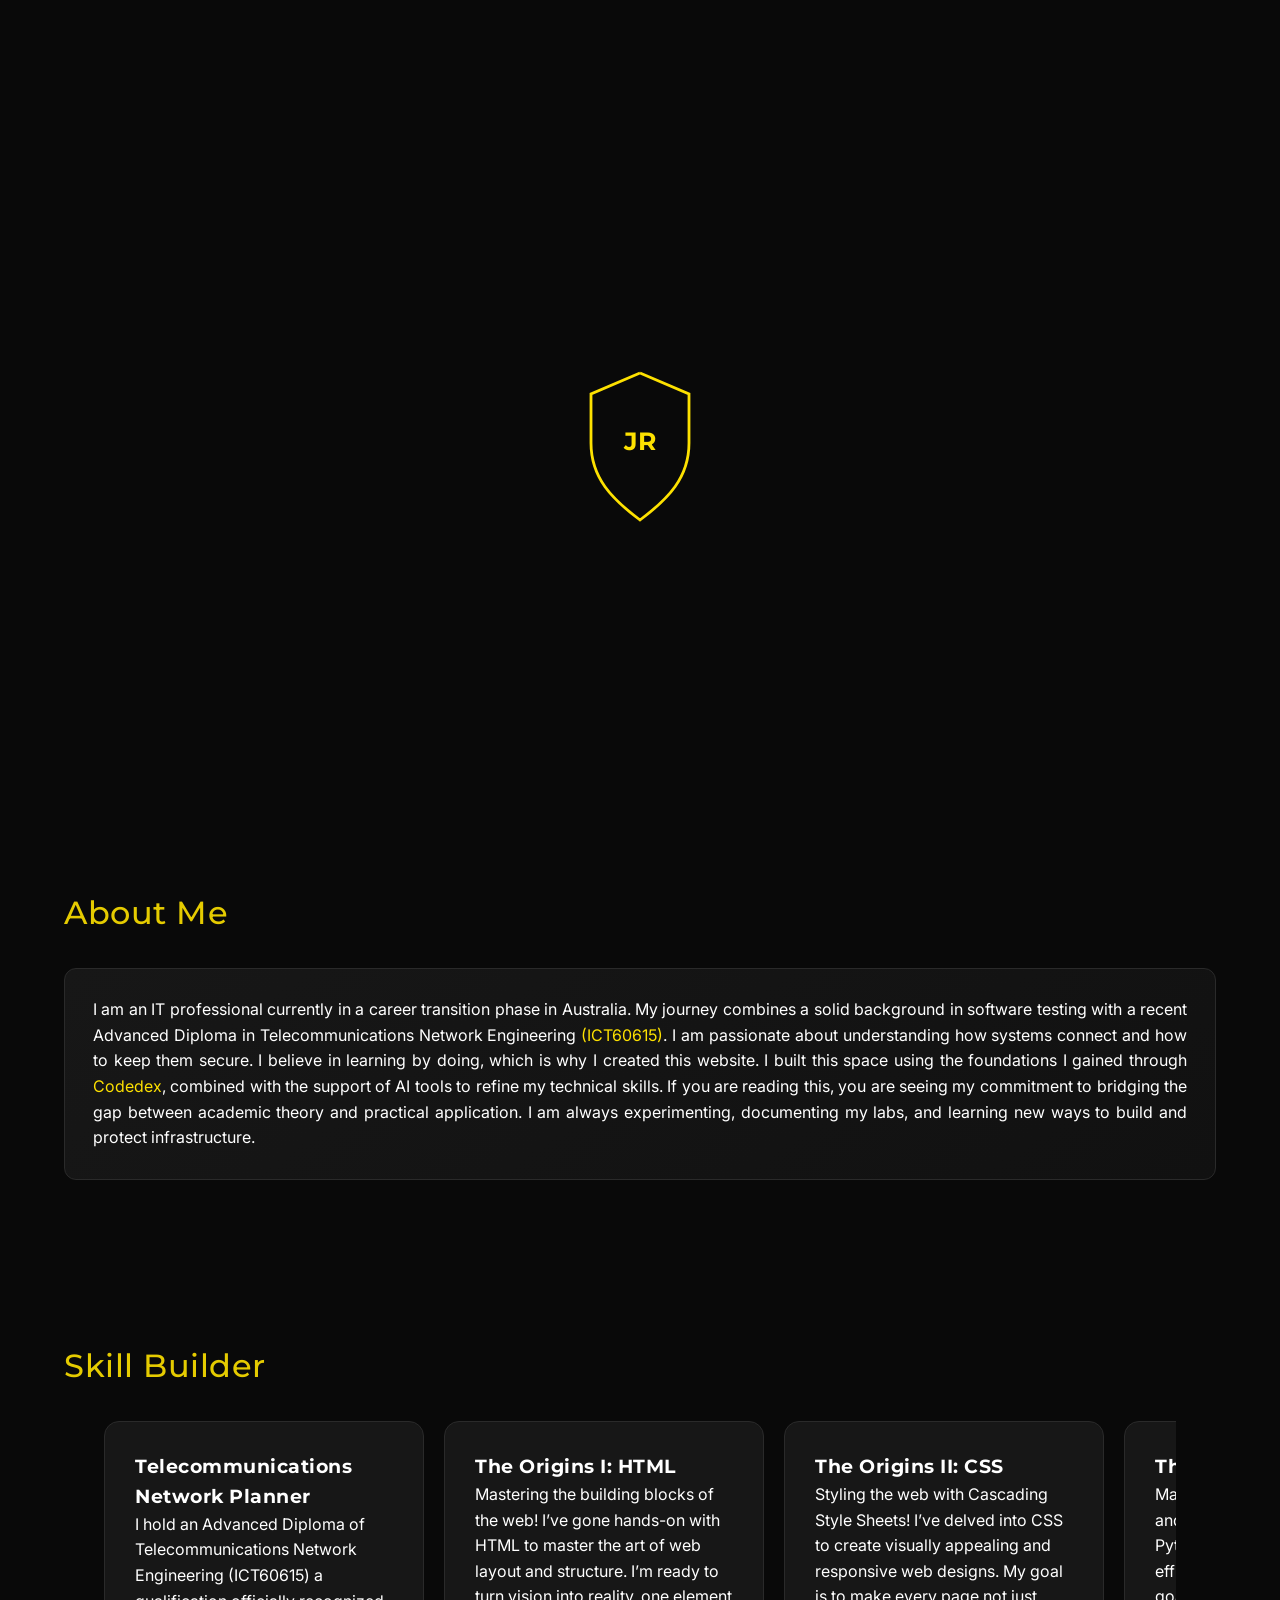
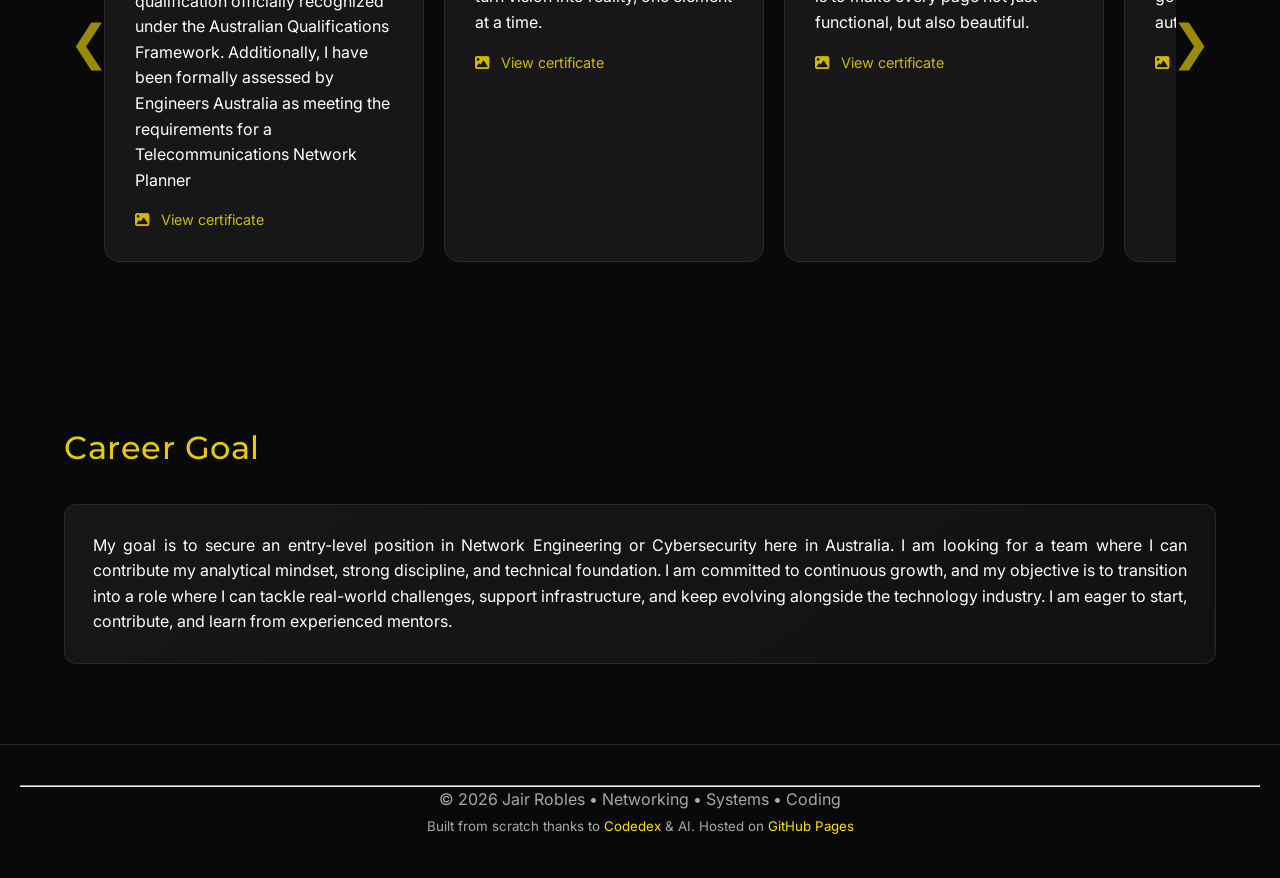
==== index.html @ 51696c24 "my first commit" ====
<!DOCTYPE html>
<html lang="en">

<head>

    <meta charset="UTF-8">
    <meta name="viewport" content="width=device-width, initial-scale=1.0">
    <link rel="stylesheet"href="https://cdnjs.cloudflare.com/ajax/libs/font-awesome/6.7.2/css/all.min.css">
    <title>
        Jair Robles | Networking • Systems • Coding
    </title>

    <meta
        name="description"
        content="Personal portfolio of Jair Robles, aspiring Network Engineer based in Australia."
    >

    <link rel="stylesheet" href="css/style.css">

</head>

<body>

    <!-- LOADER -->

    <div id="loader">

    <svg class="loader-svg" viewBox="0 0 100 120">

        <!-- Shield shape -->
        <path class="shield1"
            d="
            M50 5
            L85 20
            L85 55
            C85 80, 70 95, 50 110
            C30 95, 15 80, 15 55
            L15 20
            Z
            "
        />

        <!-- Inner "JR" -->
        <text
            x="50%"
            y="50%"
            text-anchor="middle"
            class="shield-text"
        >
            JR
        </text>

    </svg>

</div>

    <!-- NAVBAR -->

    <nav class="navbar">

        <div class="logo">
            ./ JR
        </div>

</div>

        <ul class="nav-links">
            <li><a href="index.html">Home</a></li>
            <li><a href="labs.html">Labs</a></li>
            <li><a href="notes.html">Notes</a></li>
            <li><a href="contact.html">Contact</a></li>
        </ul>

    </nav>

    <!-- HERO -->

    <header class="hero">

        <h1>
            Jair Robles
        </h1>

        <h2>
            Networking • Systems • Coding
        </h2>

        <p>
            Expert in heavy-duty construction by day;
            aspiring Network Engineer by night.
            Currently replacing my hammer, drill and brushes with Linux commands and network configurations.
            Building a professional bridge from physical construction to the world of IT, one lab at a time.
        </p>

        <div class="btn-group">

            <a href="https://github.com/Pollux1989" class="btn">
                GitHub
            </a>

            <a href="https://www.linkedin.com/in/jair-r-2895163b5/" class="btn">
                LinkedIn
            </a>

            <a href="https://learn.microsoft.com/en-au/users/jairrobles-6267/" class="btn">
                Microsoft Learn
            </a>

            <a href="https://www.codedex.io/jair-robles" class="btn">
                Codedex
            </a>

            <a href="https://tryhackme.com/p/JairRobles" class="btn">
                TryHackMe
            </a>


            <!--<a href="files/CV.pdf" class="btn">
                Download CV#
            </a> -->

        </div>

    </header>

    <!-- ABOUT -->

    <section class="container hidden">

        <h2 class="section-title">
            About Me
        </h2>

        <div class="card">

            <p>
                I am an IT professional currently in a career transition phase in Australia.
                My journey combines a solid background in software testing with a recent Advanced Diploma
                in Telecommunications Network Engineering <a href="https://training.gov.au/training/details/ICT60615/qualdetails" class="my-link" target="_blank">(ICT60615)</a>.
                I am passionate about understanding how systems connect and how to keep them secure.
                I believe in learning by doing, which is why I created this website. 
                I built this space using the foundations I gained through <a href="https://www.codedex.io" class="my-link" target="_blank">Codedex</a>,
                combined with the support of AI tools to refine my technical skills.
                If you are reading this, you are seeing my commitment to bridging the gap
                between academic theory and practical application. 
                I am always experimenting, documenting my labs, and learning new ways to build and protect infrastructure.

            </p>

        </div>

    </section>

    <!-- EDUCATION -->

  <section class="container hidden">

        <h2 class="section-title">
        Skill Builder 
        </h2>

        <div class="carousel-container">

            <button class="carousel-arrow left">
                &#10094;
            </button>

            <div class="carousel-track">

<div class="lab-card"
     data-image="images/313213.png"
     data-title="Telecommunications Network Planner"
     data-tools="Cisco Packet Tracer, Network Design, Troubleshooting"
     data-skills="Ping Testing, Connectivity Troubleshooting"
     data-date="June 2023">

    <h3>Telecommunications Network Planner</h3>

    <p>
        I hold an Advanced Diploma of Telecommunications Network Engineering (ICT60615)
        a qualification officially recognized under the Australian Qualifications Framework.
        Additionally, I have been formally assessed by Engineers Australia as meeting the requirements
        for a Telecommunications Network Planner
    </p>

    <p class="lab-image-link">
        <i class="fa-solid fa-image"></i>
        View certificate
    </p>

</div>

<div class="lab-card"
     data-image="images/HTML1.png"
     data-title="HTML"
     data-tools="Codedex"
     data-skills="Semantic HTML Markup, Web Layout Architecture"
     data-date="May 2024">

    <h3>The Origins I: HTML</h3>

    <p>
        Mastering the building blocks of the web!
        I’ve gone hands-on with HTML to master the art of web layout and structure.
        I’m ready to turn vision into reality, one element at a time.
    </p>

    <p class="lab-image-link">
        <i class="fa-solid fa-image"></i>
        View certificate
    </p>

</div>

<div class="lab-card"
     data-image="images/CSS1.png"
     data-title="CSS"
     data-tools="Codedex"
     data-skills="Cascading Style Sheets, Responsive Design"
     data-date="October 2024">

    <h3>The Origins II: CSS</h3>

    <p>
        Styling the web with Cascading Style Sheets!
        I’ve delved into CSS to create visually appealing and responsive web designs.
        My goal is to make every page not just functional, but also beautiful.
    </p>

    <p class="lab-image-link">
        <i class="fa-solid fa-image"></i>
        View certificate
    </p>

</div>

<div class="lab-card"
     data-image="images/Python1.png"
     data-title="The Legend of Python"
     data-tools="Codedex"
     data-skills="Python Programming, Scripting"
     data-date="May 2024">

    <h3>The Legend of Python</h3>

    <p>
        Mastering Python programming and scripting!
        I’ve explored Python’s capabilities to build efficient and effective scripts.
        My goal is to leverage Python for automation and problem-solving.
    </p>

    <p class="lab-image-link">
        <i class="fa-solid fa-image"></i>
        View certificate
    </p>

</div>

            <button class="carousel-arrow right">
                &#10095;
            </button>

        </div>

    </section>

    <!-- TECHNICAL FOCUS 

    <section class="container hidden">

        <h2 class="section-title">
            Technical Focus
        </h2>

        <div class="grid">

            <div class="card">
                <h3>TCP/IP</h3>
                <p>Network communication fundamentals.</p>
            </div>

            <div class="card">
                <h3>Routing & Switching</h3>
                <p>VLANs, subnetting and connectivity.</p>
            </div>

            <div class="card">
                <h3>DNS & DHCP</h3>
                <p>Core network services.</p>
            </div>

            <div class="card">
                <h3>Linux</h3>
                <p>Basic administration and CLI tools.</p>
            </div>

            <div class="card">
                <h3>Windows Server</h3>
                <p>Fundamental server concepts.</p>
            </div>

            <div class="card">
                <h3>Cybersecurity</h3>
                <p>Network security fundamentals.</p>
            </div>

        </div>

    </section>
    -->

    <!-- GOAL -->

    <section class="container hidden">

        <h2 class="section-title">
            Career Goal
        </h2>

        <div class="card">

            <p>
            My goal is to secure an entry-level position in Network Engineering or Cybersecurity here in Australia.
            I am looking for a team where I can contribute my analytical mindset, strong discipline, and technical foundation.
            I am committed to continuous growth, and my objective is to transition into a role where
            I can tackle real-world challenges, support infrastructure, and keep evolving alongside the technology industry.
            I am eager to start, contribute, and learn from experienced mentors.
            </p>

        </div>

    </section>

    <!-- IMAGE MODAL -->

<div id="imageModal" class="modal">

    <div class="modal-card">

        <span class="modal-close">
            &times;
        </span>

        <h2 id="modalTitle"></h2>

        <img
            id="modalImage"
            class="modal-image"
            alt="Lab Screenshot">

        <div class="modal-details">

            <p>
                <strong>Tools:</strong>
                <span id="modalTools"></span>
            </p>

            <p>
                <strong>Skills:</strong>
                <span id="modalSkills"></span>
            </p>

            <p>
                <strong>Date:</strong>
                <span id="modalDate"></span>
            </p>

        </div>

    </div>

</div>

    <!-- FOOTER -->

    <footer>

        <hr>

        <p>
            © 2026 Jair Robles • Networking • Systems • Coding
        </p>

        <p>
            <small>
                Built from scratch thanks to
                <a href="https://www.codedex.io"
                   class="my-link"
                   target="_blank">
                    Codedex
                </a>
                & AI.
                Hosted on
                <a href="https://github.com/Pollux1989"
                   class="my-link"
                   target="_blank">
                    GitHub Pages
                </a>
            </small>
        </p>

    </footer>

    <script src="js/main.js"></script>

</body>

</html>
---- css/style.css ----
/* ===========================
   GOOGLE FONTS
=========================== */
@import url('https://fonts.googleapis.com/css2?family=Inter:wght@300;400;500;600&family=Montserrat:wght@500;700&display=swap');

/* ===========================
   VARIABLES
=========================== */
:root {
    --bg: #090909;
    --card: #171717;
    --yellow: #FDE100;
    --yellow-soft: #ffd900;
    --text: #ffffff;
    --muted: #A8A8A8;
    --border: #2A2A2A;

    --font-heading: 'Montserrat', sans-serif;
    --font-body: 'Inter', sans-serif;

    --transition: 0.3s ease;
}

/* ===========================
   RESET
=========================== */
* {
    margin: 0;
    padding: 0;
    box-sizing: border-box;
}

html {
    scroll-behavior: smooth;
}

body {
    background: var(--bg);
    color: var(--text);
    font-family: var(--font-body);
    line-height: 1.6;
    font-size: 16px;
    -webkit-font-smoothing: antialiased;
    text-rendering: optimizeLegibility;
}

/* ===========================
   TYPOGRAPHY
=========================== */
h1, h2, h3 {
    font-family: var(--font-heading);
    letter-spacing: 0.5px;
}

h1 {
    font-size: clamp(2.2rem, 5vw, 3.5rem);
    font-weight: 700;
    letter-spacing: 1px;
    animation: colorchange 6s ease-in-out infinite;
}

h2 {
    font-size: clamp(1.6rem, 3vw, 2.2rem);
    font-weight: 500;
    opacity: 0.9;
}

/* ===========================
   CONTAINER & SECTIONS
=========================== */
.container {
    width: 90%;
    max-width: 1200px;
    margin: auto;
}

section {
    padding: 80px 0;
}

.section-title {
    font-size: 2rem;
    margin-bottom: 30px;
    font-family: var(--font-heading);
    color: var(--yellow);
}

/* ===========================
   NAVBAR
=========================== */
.navbar {
    transition: background var(--transition);
    position: sticky;
    top: 0;
    z-index: 1000;
    background: rgba(9, 9, 9, 0.85);
    backdrop-filter: blur(12px);
    border-bottom: 1px solid var(--border);
    display: flex;
    justify-content: space-between;
    align-items: center;
    padding: 20px 5%;
}

.navbar:hover {
    background: rgba(9,9,9,0.98);
}

.logo {
    color: var(--yellow);
    font-size: 1.8rem;
    font-weight: 700;
    font-family: var(--font-heading);
    font-weight: bold;
    animation: colorchange 6s ease-in-out infinite;
}

@keyframes colorchange {
 0% {
    color: hsl(64, 94%, 49%);
  }
  25% {
    color: hsl(135, 29%, 97%); 
  }
  50% {
    color: hsla(64, 93%, 49%, 0.856); 
  }
  75% {
    color: #f5f5f2; 
  }
  100% {
    color: #d7ee05; 
  }
}

.nav-links {
    display: flex;
    list-style: none;
    gap: 30px;
}

.nav-links a {
    color: var(--text);
    text-decoration: none;
    transition: var(--transition);
    position: relative;
}

.nav-links a:hover {
    color: var(--yellow);
}

.nav-links a::after {
    content: "";
    position: absolute;
    left: 0;
    bottom: -4px;
    width: 0%;
    height: 1px;
    background: var(--yellow);
    transition: var(--transition);
}

.nav-links a:hover::after {
    width: 100%;
}

/* ===========================
   HERO
=========================== */
.hero {
    min-height: 80vh;
    display: flex;
    flex-direction: column;
    justify-content: center;
    align-items: center;
    text-align: center;
    padding: 80px 20px;
}

.hero p {
    opacity: 0.75;
    max-width: 650px;
}

/* ===========================
   BUTTONS
=========================== */
.btn-group {
    margin-top: 30px;
    display: flex;
    gap: 20px;
}

.btn {
    padding: 12px 22px;
    border: 1px solid var(--yellow);
    color: var(--yellow);
    text-decoration: none;
    border-radius: 6px;
    transition: all 0.25s ease;
    font-weight: 500;
}

.btn:hover {
    background: var(--yellow);
    color: #000;
    transform: translateY(-2px);
    box-shadow: 0 8px 20px rgba(253,225,0,0.15);
}
/* ===========================
   LINKS
=========================== */
.my-link {
    color: var(--yellow);
    text-decoration: none;
    transition: var(--transition);
    position: relative;
}  

/* ===========================
   GRID & CARDS
=========================== */
.grid {
    display: grid;
    gap: 24px;
    grid-template-columns: repeat(auto-fit, minmax(260px, 1fr));
}

.card {
    background: linear-gradient(145deg, #171717, #111111);
    border: 1px solid var(--border);
    border-radius: 12px;
    padding: 28px;
    transition: all 0.3s ease;
    text-align: justify;
    hyphens: auto;
    text-wrap: pretty;
   


}

.card:hover {
    transform: translateY(-6px);
    border-color: var(--yellow);
    box-shadow: 0 10px 30px rgba(0,0,0,0.4);
}

.card h3 {
    color: var(--yellow);
    margin-bottom: 15px;
}

/* ===========================
   LAB IMAGES
=========================== */
.lab-image {
    width: 100%;
    border-radius: 8px;
    margin-top: 20px;
    cursor: pointer;
    transition: var(--transition);
}

.lab-image:hover {
    transform: scale(1.02);
}

.lab-image-link {
    margin-top: 15px;
    color: var(--yellow);
    font-size: 0.9rem;
    opacity: 0.8;
}

.lab-image-link i {
    margin-right: 8px;
}
/* ==========================
   LABS CAROUSEL
========================== */

.carousel-container {
    position: relative;
    width: 100%;
    overflow: hidden;
    padding: 0 40px;
}

.carousel-track {
    display: flex;
    gap: 20px;

    overflow-x: auto;

    scroll-behavior: smooth;

    scrollbar-width: none;

    scroll-snap-type: x mandatory;
}

.carousel-track::-webkit-scrollbar {
    display: none;
}

.lab-card {

    flex: 0 0 320px;

    scroll-snap-align: center;

    background: var(--card);

    border: 1px solid var(--border);

    border-radius: 15px;

    padding: 30px;

    cursor: pointer;

    transition: 0.3s;
}

.lab-card:hover {
    border-color: var(--yellow);
    transform: translateY(-5px);
}

/* FLECHAS */

.carousel-arrow {

    position: absolute;

    top: 50%;

    transform: translateY(-50%);

    border: none;

    background: transparent;

    color: rgba(253,225,0,0.6);

    font-size: 3rem;

    cursor: pointer;

    z-index: 100;
}

.carousel-arrow:hover {
    color: var(--yellow);
    transform: translateY(-50%) scale(1.2);
}

.carousel-arrow.left {
    left: 5px;
}

.carousel-arrow.right {
    right: 5px;
}
/* ===========================
   FOOTER
=========================== */
footer {
    border-top: 1px solid var(--border);
    padding: 40px 20px;
    text-align: center;
    color: var(--muted);
}

/* ===========================
   ANIMATIONS & LOADER
=========================== */
.hidden {
    opacity: 0;
    transform: translateY(25px);
    transition: all 0.8s ease;
}

.show {
    opacity: 1;
    transform: translateY(0);
}

#loader {
    position: fixed;
    inset: 0;
    background: var(--bg);
    display: flex;
    justify-content: center;
    align-items: center;
    z-index: 9999;
}

#loader svg {
    width: 140px;
}

.shield1 {
    fill: none;
    stroke: var(--yellow);
    stroke-width: 2;

    stroke-dasharray: 400;
    stroke-dashoffset: 400;

    animation: drawShield 2s ease forwards;
}
@keyframes drawShield {
    to {
        stroke-dashoffset: 0;
    }
}

.shield-text {
    fill: var(--yellow);
    font-family: var(--font-heading);
    font-size: 18px;
    font-weight: 700;

    opacity: 0;

    animation: fadeJR 1s ease forwards;
    animation-delay: 1.2s;
}

@keyframes fadeJR {
    to {
        opacity: 1;
    }
}

.loader-svg:hover .shield {
    filter: drop-shadow(0 0 10px rgba(253,225,0,0.6));
}


@keyframes draw {
    to { stroke-dashoffset: 0; }
}

/* ===========================
   MODAL
=========================== */
.modal {
    display: none;
    position: fixed;
    inset: 0;
    background: rgba(0,0,0,0.95);
    z-index: 9999;
    justify-content: center;
    align-items: center;
}

.modal-content {
    max-width: 90%;
    max-height: 90vh;
    border: 2px solid var(--yellow);
    border-radius: 10px;
}

.close {
    position: absolute;
    top: 30px;
    right: 40px;
    color: white;
    font-size: 40px;
    cursor: pointer;
}

.modal-card {
    background: #111;
    padding: 30px;
    border-radius: 20px;

    width: 90%;
    max-width: 900px;

    border: 1px solid var(--yellow);

    position: relative;
}

.modal-card h2 {
    color: var(--yellow);
    margin-bottom: 20px;
}

.modal-details {
    margin-top: 20px;
}

.modal-details p {
    margin: 10px 0;
}

.modal-details strong {
    color: var(--yellow);
}

.modal-image {
    width: 100%;
    border-radius: 10px;
}

/* ===========================
    CONTACT FORM    
=========================== */

.contact-container {
    max-width: 700px;
    margin: auto;
}

.form-group {
    display: flex;
    flex-direction: column;
    margin-bottom: 25px;
}

.form-group label {
    color: var(--yellow);
    font-size: 0.9rem;
    letter-spacing: 2px;
    margin-bottom: 10px;
    font-weight: 600;
}

.form-group input,
.form-group textarea {
    background: var(--card);
    border: 1px solid var(--border);
    padding: 15px;
    color: white;
    border-radius: 10px;
    font-size: 1rem;
    transition: 0.3s;
}

.form-group input:focus,
.form-group textarea:focus {
    outline: none;
    border-color: var(--yellow);
    box-shadow: 0 0 10px rgba(253,225,0,0.2);
}

.send-btn {
    background: var(--yellow);
    color: black;
    border: none;
    padding: 15px 35px;
    border-radius: 10px;
    font-weight: bold;
    cursor: pointer;
    transition: 0.3s;
}

.send-btn:hover {
    transform: translateY(-3px);
    box-shadow: 0 5px 20px rgba(253,225,0,0.3);
}

/* ==========================
   THANKS PAGE
========================== */

.thanks-page {
    display: flex;
    justify-content: center;
    align-items: center;
    min-height: 100vh;
    background: var(--bg);
}

.thanks-container {
    text-align: center;
    padding: 40px;
}

.thanks-container h1 {
    color: var(--yellow);
    margin-top: 30px;
    margin-bottom: 20px;
    font-size: 3rem;
}

.thanks-container p {
    color: var(--muted);
    font-size: 1.1rem;
    margin-bottom: 30px;
}

/* SHIELD */

.shield-container {
    display: flex;
    justify-content: center;
}

.shield {
    width: 120px;
    height: 120px;
    background: var(--yellow);
    color: black;
    font-size: 2.5rem;
    font-weight: bold;

    display: flex;
    align-items: center;
    justify-content: center;

    clip-path: polygon(
        50% 0%,
        95% 20%,
        95% 70%,
        50% 100%,
        5% 70%,
        5% 20%
    );

    animation: pulse 2s infinite;
}

/* LOADING DOTS */

.loading-dots {
    margin-bottom: 40px;
}

.loading-dots span {
    display: inline-block;
    width: 12px;
    height: 12px;
    margin: 0 5px;
    border-radius: 50%;
    background: var(--yellow);

    animation: bounce 1.4s infinite ease-in-out;
}

.loading-dots span:nth-child(2) {
    animation-delay: .2s;
}

.loading-dots span:nth-child(3) {
    animation-delay: .4s;
}

/* ANIMATIONS */

@keyframes pulse {
    0% {
        transform: scale(1);
        box-shadow: 0 0 10px rgba(253,225,0,0.2);
    }

    50% {
        transform: scale(1.08);
        box-shadow: 0 0 35px rgba(253,225,0,0.5);
    }

    100% {
        transform: scale(1);
        box-shadow: 0 0 10px rgba(253,225,0,0.2);
    }
}

@keyframes bounce {
    0%, 80%, 100% {
        transform: scale(0);
    }

    40% {
        transform: scale(1);
    }
}

/* ==========================
   SOCIAL LINKS
========================== */

.social-links {
    display: flex;
    justify-content: center;
    align-items: center;
    gap: 40px;
    flex-wrap: wrap;
    margin-top: 40px;
}

.social-circle {
    width: 90px;
    height: 90px;

    border: 2px solid var(--yellow);
    border-radius: 50%;

    display: flex;
    justify-content: center;
    align-items: center;

    color: var(--yellow);
    text-decoration: none;

    font-size: 2rem;

    transition: all 0.3s ease;
}

.social-circle:hover {
    background: var(--yellow);
    color: black;

    transform: translateY(-8px) scale(1.1);

    box-shadow:
        0 0 15px rgba(253,225,0,0.3),
        0 0 35px rgba(253,225,0,0.4);
}

/* ===========================
   RESPONSIVE (UNIFICADO)
=========================== */
@media (max-width: 768px) {
    body {
        font-size: 15px;
        line-height: 1.5;
    }

    a, button {
        padding: 10px;
        min-height: 44px; /* Buenas prácticas de accesibilidad */
    }

    .navbar {
        flex-direction: column;
        gap: 10px;
        padding: 15px;
    }

    .nav-links {
        flex-wrap: wrap;
        justify-content: center;
        gap: 12px;
    }

    .hero {
        padding: 60px 20px;
        min-height: auto;
    }

    .hero h1 {
        font-size: 2.2rem;
    }

    .hero h2 {
        font-size: 1.1rem;
    }

    .hero p {
        padding: 0 10px;
    }

    .btn-group {
        flex-direction: column;
        width: 100%;
    }

    .btn {
        width: 100%;
        text-align: center;
    }

    section {
        padding: 60px 20px;
    }

    .section-title {
        font-size: 1.5rem;
    }

    .grid {
        grid-template-columns: 1fr;
    }

    .card {
        padding: 20px;
    }

    .card:hover {
        transform: none; /* Evita comportamientos raros con hover en móviles */
    }

    .lab-card {
        min-width: 260px;
    }

    .carousel-btn {
        width: 40px;
        height: 40px;
    }

    .prev {
        left: 5px;
    }

    .next {
        right: 5px;
    }
/* ==========================
   TABLETS
========================== */

@media (max-width: 768px) {

    .carousel-container {
        padding: 0 30px;
    }

    .lab-card {
        flex: 0 0 85%;
        padding: 25px;
    }

    .carousel-arrow {
        font-size: 2.5rem;
    }

}

/* ==========================
   PHONES
========================== */

@media (max-width: 480px) {

    .carousel-container {
        padding: 0 25px;
    }

    .lab-card {

        flex: 0 0 calc(100vw - 70px);

        padding: 20px;
    }

    .lab-card h3 {
        font-size: 1.1rem;
    }

    .lab-card p {
        font-size: 0.9rem;
    }

    .carousel-arrow {
        font-size: 2rem;
    }

}

}
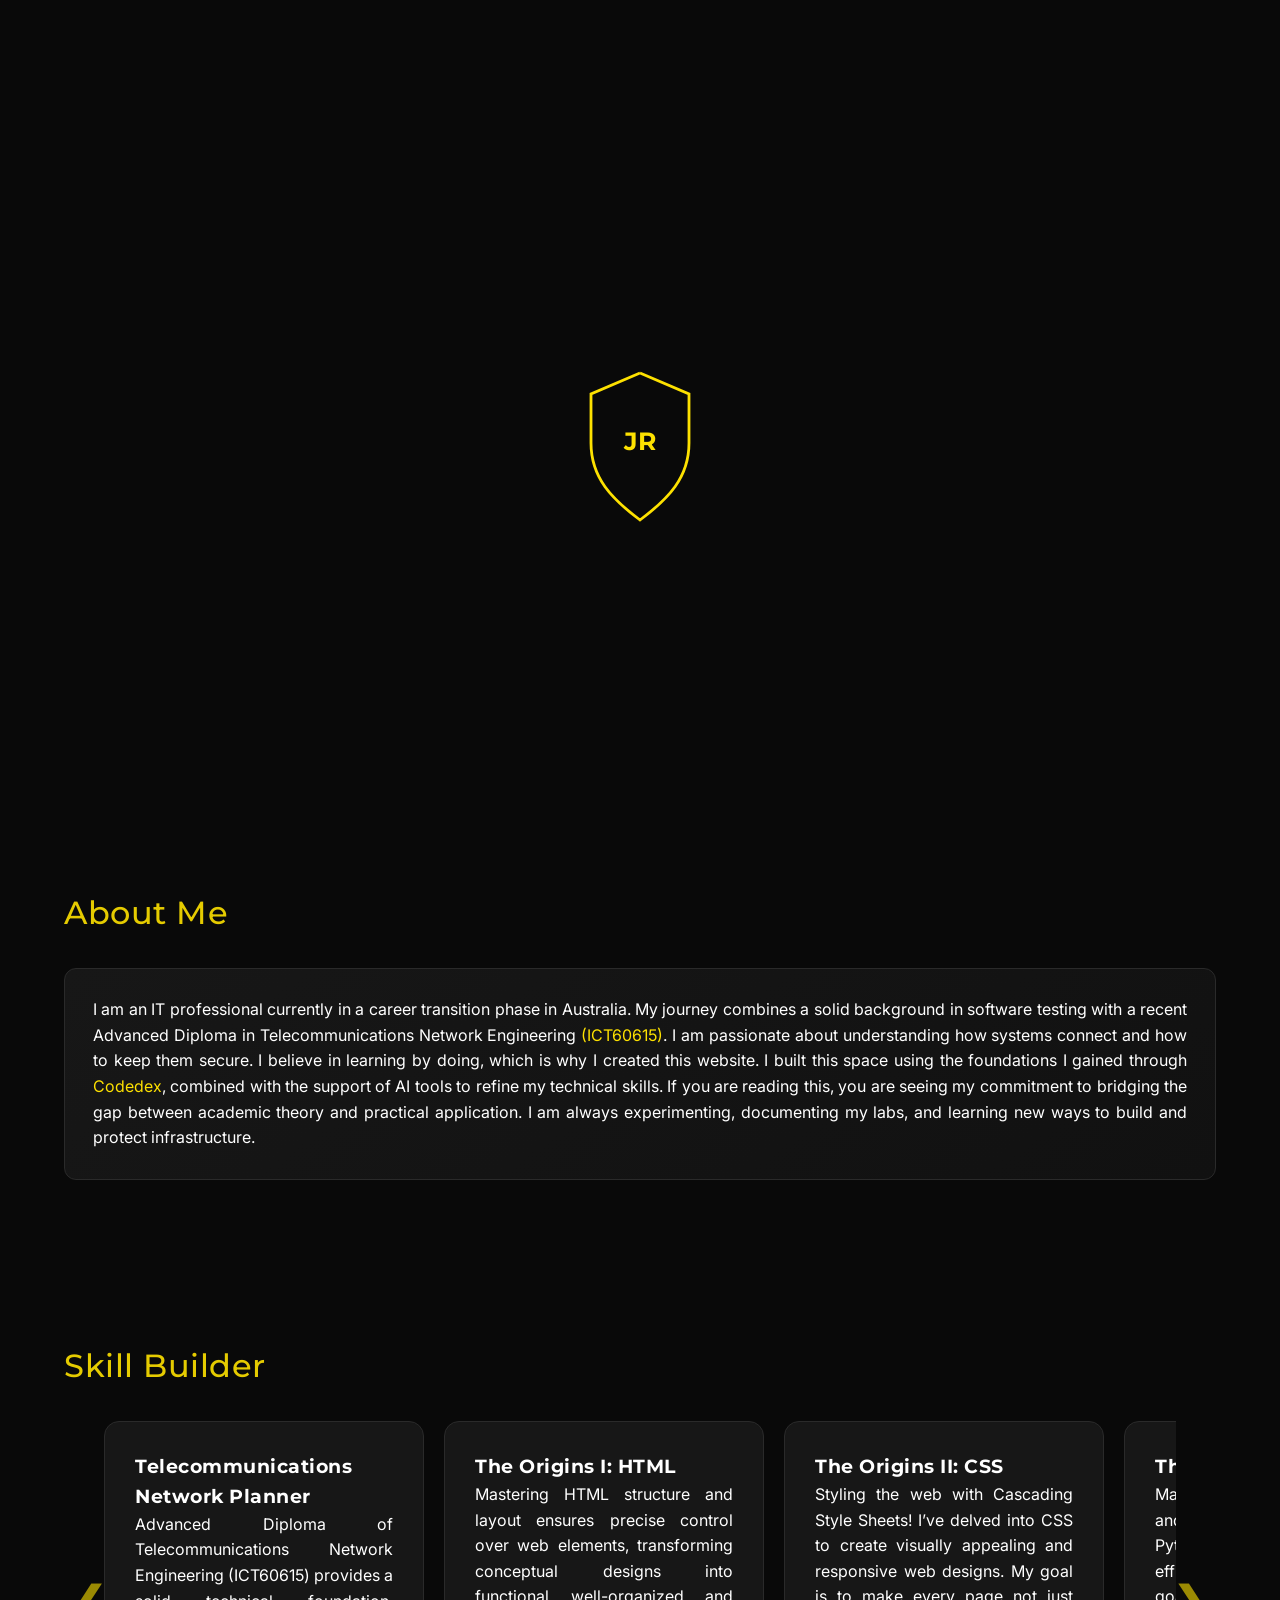
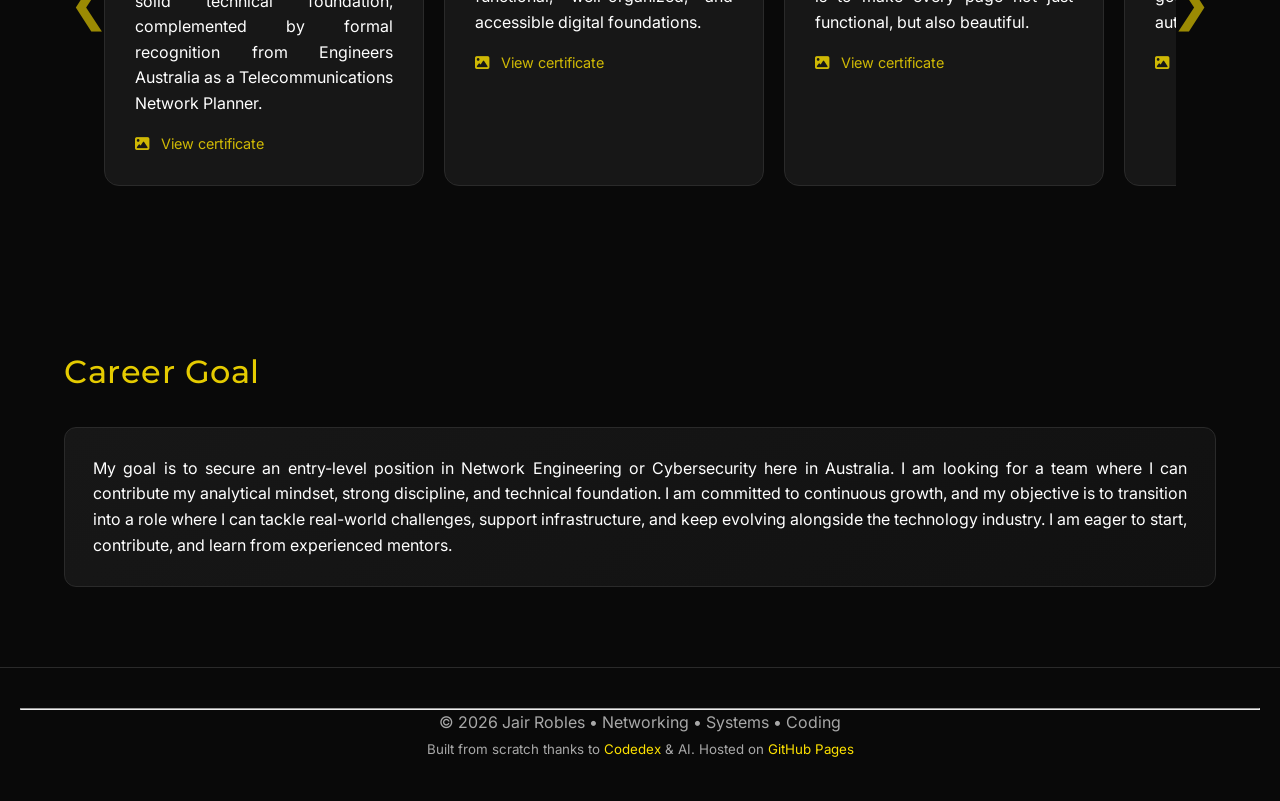
==== commit 06db5697: "add new modal on the technical notes" ====
--- a/index.html
+++ b/index.html
@@ -177,10 +177,9 @@
     <h3>Telecommunications Network Planner</h3>
 
     <p>
-        I hold an Advanced Diploma of Telecommunications Network Engineering (ICT60615)
-        a qualification officially recognized under the Australian Qualifications Framework.
-        Additionally, I have been formally assessed by Engineers Australia as meeting the requirements
-        for a Telecommunications Network Planner
+    Advanced Diploma of Telecommunications Network Engineering (ICT60615)
+    provides a solid technical foundation, complemented by formal recognition
+    from Engineers Australia as a Telecommunications Network Planner.
     </p>
 
     <p class="lab-image-link">
@@ -200,9 +199,9 @@
     <h3>The Origins I: HTML</h3>
 
     <p>
-        Mastering the building blocks of the web!
-        I’ve gone hands-on with HTML to master the art of web layout and structure.
-        I’m ready to turn vision into reality, one element at a time.
+       Mastering HTML structure and layout ensures precise control over web elements,
+       transforming conceptual designs into functional, well-organized, 
+       and accessible digital foundations.
     </p>
 
     <p class="lab-image-link">
--- a/css/style.css
+++ b/css/style.css
@@ -308,20 +308,18 @@
 .lab-card {
 
     flex: 0 0 320px;
-
     scroll-snap-align: center;
-
     background: var(--card);
-
     border: 1px solid var(--border);
-
     border-radius: 15px;
-
     padding: 30px;
-
     cursor: pointer;
-
     transition: 0.3s;
+    text-align: justify;
+    width: 320px;   max-width: 100%;
+    box-sizing: border-box;
+    word-wrap: break-word;
+    overflow-wrap: break-word;
 }
 
 .lab-card:hover {
@@ -480,7 +478,7 @@
     border-radius: 20px;
 
     width: 90%;
-    max-width: 900px;
+    max-width: 600px;
 
     border: 1px solid var(--yellow);
 
@@ -724,6 +722,303 @@
         0 0 35px rgba(253,225,0,0.4);
 }
 
+/* ==========================
+   NOTES
+========================== */
+
+.notes-header {
+
+    text-align: center;
+
+    max-width: 700px;
+
+    margin: 0 auto 50px auto;
+
+}
+
+.notes-subtitle {
+
+    color: var(--muted);
+
+    font-size: 1rem;
+
+    line-height: 1.7;
+
+    margin-top: 15px;
+
+}
+
+.notes-grid {
+
+    display: grid;
+    grid-template-columns:repeat(auto-fit, minmax(320px, 320px));
+    justify-content: center;
+    gap: 25px;
+    margin-top: 20px;
+    position: relative;
+    width: 100%;
+    overflow: hidden;
+    padding: 0 40px;
+
+}
+
+.note-card {
+
+    background: var(--card);
+
+    border: 1px solid var(--border);
+
+    border-radius: 15px;
+
+    padding: 30px;
+
+    transition: 0.3s;
+
+    cursor: pointer;
+}
+
+.note-card:hover {
+
+    transform: translateY(-8px);
+
+    border-color: var(--yellow);
+
+    box-shadow:
+        0 0 25px rgba(253,225,0,0.1);
+
+}
+
+.note-top {
+
+    display: flex;
+
+    justify-content: space-between;
+
+    align-items: center;
+
+    margin-bottom: 25px;
+}
+
+/* Ajustes para el grupo de iconos */
+.project-links {
+    align-items: center;
+    display: flex;
+    gap: 15px; /* Espacio entre el icono de GitHub y el de External */
+    margin-left: auto;
+}
+
+/* Ajuste de tamaño y color para los iconos SVG */
+.project-links a svg {
+    width:  2rem;       /* Tamaño más pequeño que la carpeta (2rem) */
+    height: 2rem;
+    color: var(--yellow); /* Color amarillo BVB */
+    transition: 0.3s;
+}
+
+/* Efecto hover para que sea más llamativo */
+.project-links a svg:hover {
+    transform: translateY(-3px);
+    stroke: rgb(28, 216, 188); /* Opcional: cambia a blanco al pasar el mouse */
+}
+
+/* Ajuste específico para el icono de carpeta si lo necesitas */
+.folder-icon {
+    font-size: 2rem;
+    color: var(--yellow);
+}
+
+.note-link {
+
+    color: var(--muted);
+
+    transition: 0.3s;
+}
+
+.note-link:hover {
+
+    color: var(--yellow);
+}
+
+.note-card h3 {
+
+    margin-bottom: 15px;
+
+    color: rgb(240, 243, 191);
+}
+
+.note-card p {
+
+    color: var(--muted);
+
+    margin-bottom: 25px;
+
+    line-height: 1.6;
+}
+
+.note-tags {
+
+    display: flex;
+
+    flex-wrap: wrap;
+
+    gap: 10px;
+
+    list-style: none;
+}
+
+.note-tags li {
+
+    color: var(--yellow);
+
+    font-size: 0.85rem;
+}
+
+.notes-section {
+
+    max-width: 1400px;
+
+    margin: auto;
+
+}
+
+.notes-stats {
+    text-align: center;
+    margin-top: 15px;
+    color: var(--yellow);
+    font-size: 0.9rem;
+    letter-spacing: 2px;
+    text-transform: uppercase;
+}
+
+/* ==========================
+   NOTE MODAL
+========================== */
+
+.note-modal {
+
+    display: none;
+
+    position: fixed;
+
+    inset: 0;
+
+    background: rgba(0,0,0,0.9);
+
+    justify-content: center;
+
+    align-items: center;
+    height: 100vh;
+
+    z-index: 9999;
+    animation: fadeIn 0.5s ease-out;
+}
+
+@keyframes fadeIn {
+    from { opacity: 0; transform: scale(0.95); }
+    to { opacity: 1; transform: scale(1); }
+}
+
+.note-modal-content {
+    /* Dimensiones */
+    width: 90%;
+    max-width: 850px;
+    max-height: 80vh;
+    
+    /* Scroll y Posicionamiento */
+    overflow-y: auto; 
+    position: relative;
+    padding: 40px;
+    border-radius: 20px;
+    
+    /* Estilos visuales (BVB Cyberpunk) */
+    background: radial-gradient(circle at top right, rgba(50, 50, 0, 0.4), #000 70%);
+    border: 1px solid var(--yellow);
+    box-shadow: 
+        0 0 20px rgba(0, 0, 0, 0.5), 
+        inset 0 0 30px rgba(253, 225, 0, 0.1);
+    
+    /* Mejora de scroll para móviles */
+    -webkit-overflow-scrolling: touch; 
+}
+
+/* Scrollbar personalizado */
+.note-modal-content::-webkit-scrollbar {
+    width: 8px;
+}
+.note-modal-content::-webkit-scrollbar-track {
+    background: #000;
+}
+.note-modal-content::-webkit-scrollbar-thumb {
+    background: var(--yellow);
+    border-radius: 10px;
+    border: 2px solid #000; /* Le da un toque más técnico */
+}
+.note-modal-content::-webkit-scrollbar-thumb:hover {
+    background: #fff; /* Cambio de color al hacer hover, muy pro */
+}
+
+.note-modal-content::before {
+    content: "";
+    position: absolute;
+    top: 0;
+    left: 0;
+    width: 100%;
+    height: 4px;
+    background: var(--yellow);
+    box-shadow: 0 0 15px var(--yellow);
+}
+.note-modal-content h2 {
+
+    color: var(--yellow);
+text-shadow: 0 0 7px var(--yellow);
+    margin-bottom: 30px;
+}
+
+#noteText {
+    font-family: 'Courier New', Courier, monospace;
+    letter-spacing: 0.5px;
+}
+
+#noteText code {
+    display: block; /* Para que cada comando quede en su propia línea */
+    background: rgba(253, 225, 0, 0.05);
+    color: var(--yellow);
+    text-shadow: 0 0 5px rgb(253, 255, 0, 0.5);
+    transition: all 0.3 ease;
+    padding: 8px 12px;
+    margin: 10px 0;
+    border-left: 4px solid var(--yellow);
+    font-family: 'Consolas', 'Monaco', 'Courier New', monospace;
+    text-align: justify;
+    font-size: 0.9rem;
+    border-radius: 4px;
+    overflow-x: auto; /* Por si el comando es muy largo */
+}
+
+#noteText code:hover {
+    background: rgba(253, 225, 0, 0.15);
+    cursor: default;
+}
+
+.note-close {
+
+    position: absolute;
+
+    top: 20px;
+
+    right: 25px;
+
+    background: none;
+
+    border: none;
+
+    color: var(--yellow);
+
+    font-size: 2rem;
+
+    cursor: pointer;
+}
+
 /* ===========================
    RESPONSIVE (UNIFICADO)
 =========================== */
@@ -765,6 +1060,7 @@
 
     .hero p {
         padding: 0 10px;
+        text-align: justify;
     }
 
     .btn-group {
@@ -813,6 +1109,18 @@
     .next {
         right: 5px;
     }
+
+    .notes-grid {
+
+        grid-template-columns: 1fr;
+
+    }
+
+    .note-card {
+
+        min-width: 260px;
+
+    }
 /* ==========================
    TABLETS
 ========================== */
@@ -820,11 +1128,12 @@
 @media (max-width: 768px) {
 
     .carousel-container {
-        padding: 0 30px;
+        padding: 0 25px;
     }
 
     .lab-card {
-        flex: 0 0 85%;
+        flex: 0 0 calc(100vw - 70px);
+        width: calc(100vw - 70px);
         padding: 25px;
     }
 
@@ -832,6 +1141,15 @@
         font-size: 2.5rem;
     }
 
+    .notes-grid {
+        padding: 0 25px;
+    }
+
+    .note-card {
+        flex: 0 0 calc(100vn -70px);
+        width: calc(100vn - 70px);
+        padding: 25px;
+    }
 }
 
 /* ==========================
@@ -844,26 +1162,46 @@
         padding: 0 25px;
     }
 
+    .notes-grid {
+        padding: 0 25px;
+    }
+
     .lab-card {
 
         flex: 0 0 calc(100vw - 70px);
-
         padding: 20px;
+        text-align: justify;
     }
 
     .lab-card h3 {
         font-size: 1.1rem;
+        color: #e9f09f;
     }
 
     .lab-card p {
         font-size: 0.9rem;
+        text-align: justify;
     }
 
     .carousel-arrow {
         font-size: 2rem;
     }
 
-}
-
-}
-
+    .note-card {
+
+        flex: 0 0 calc(100vw - 70px);
+        padding: 20px;
+        text-align: justify;
+    }
+
+    .note-card h3 {
+        font-size: 1.1rem;
+    }
+
+    .note-card p {
+        font-size: 0.9rem;
+        text-align: justify;
+    }
+}
+}
+
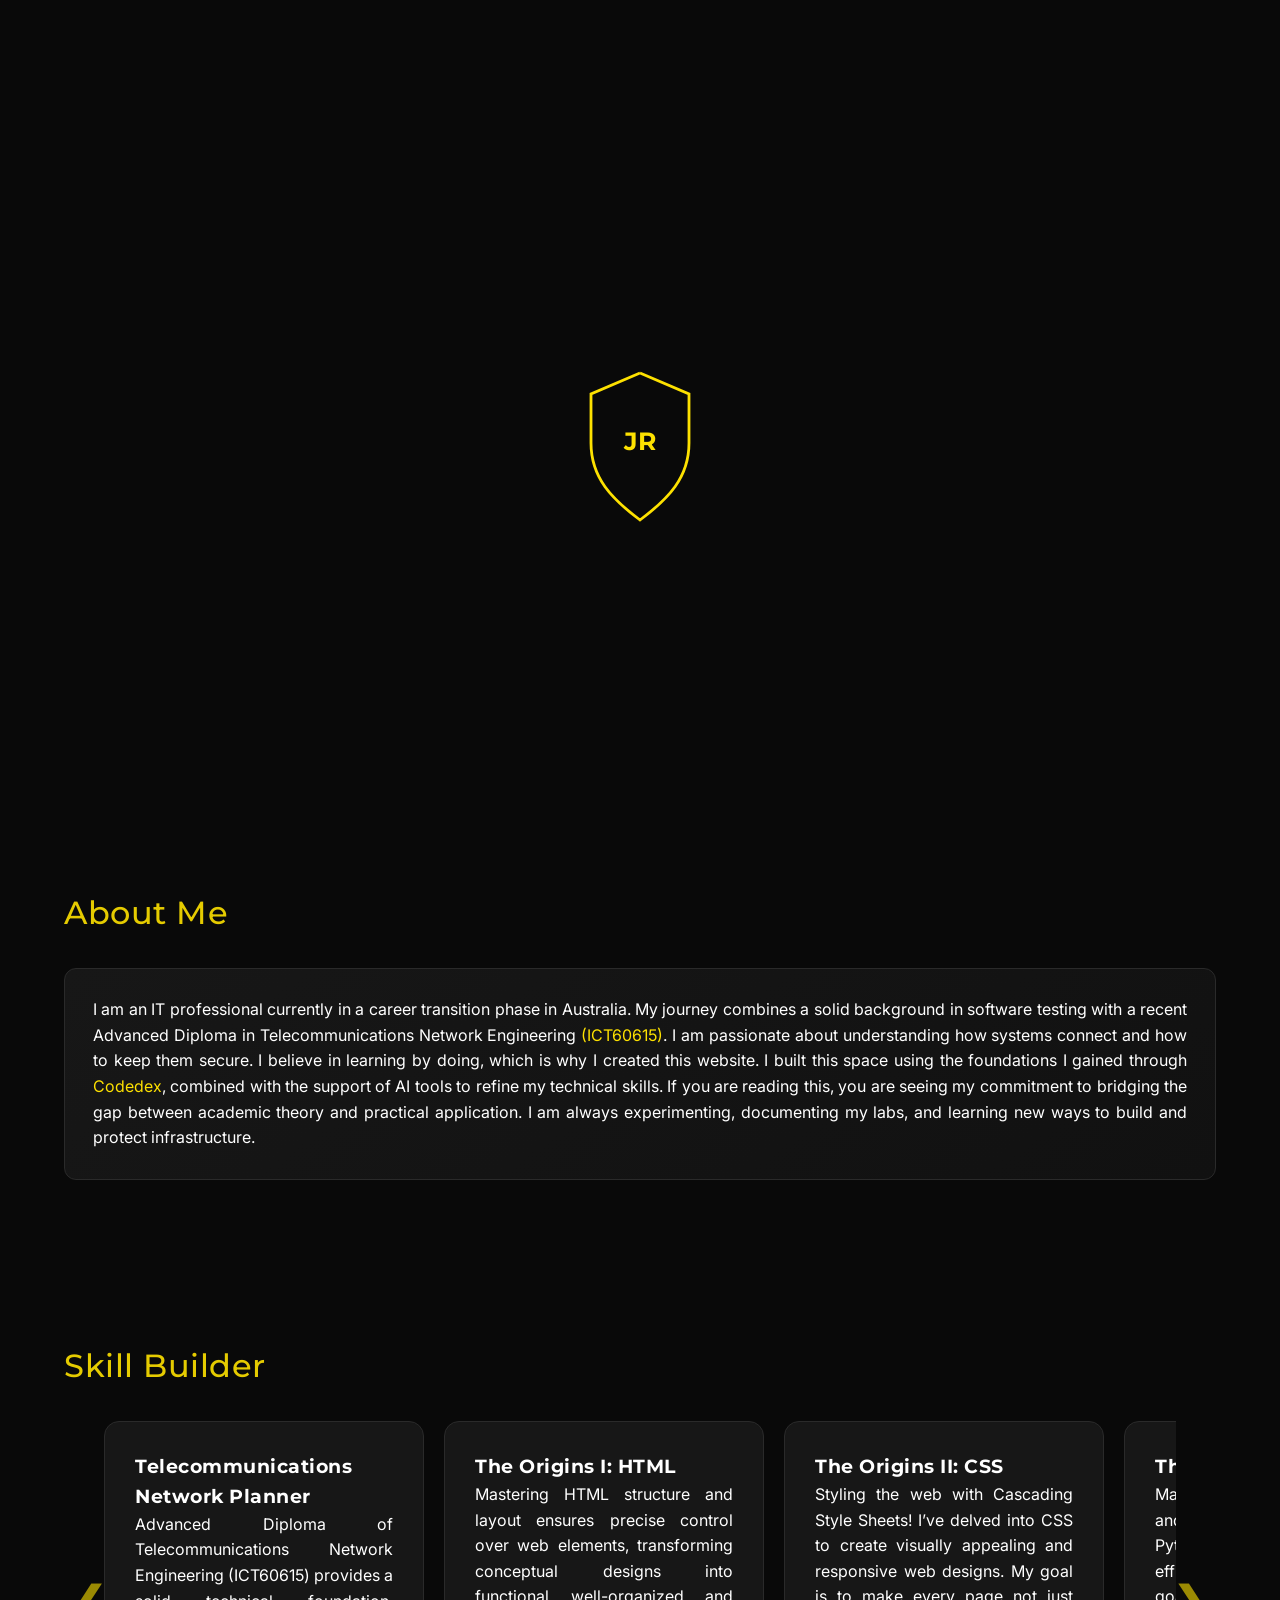
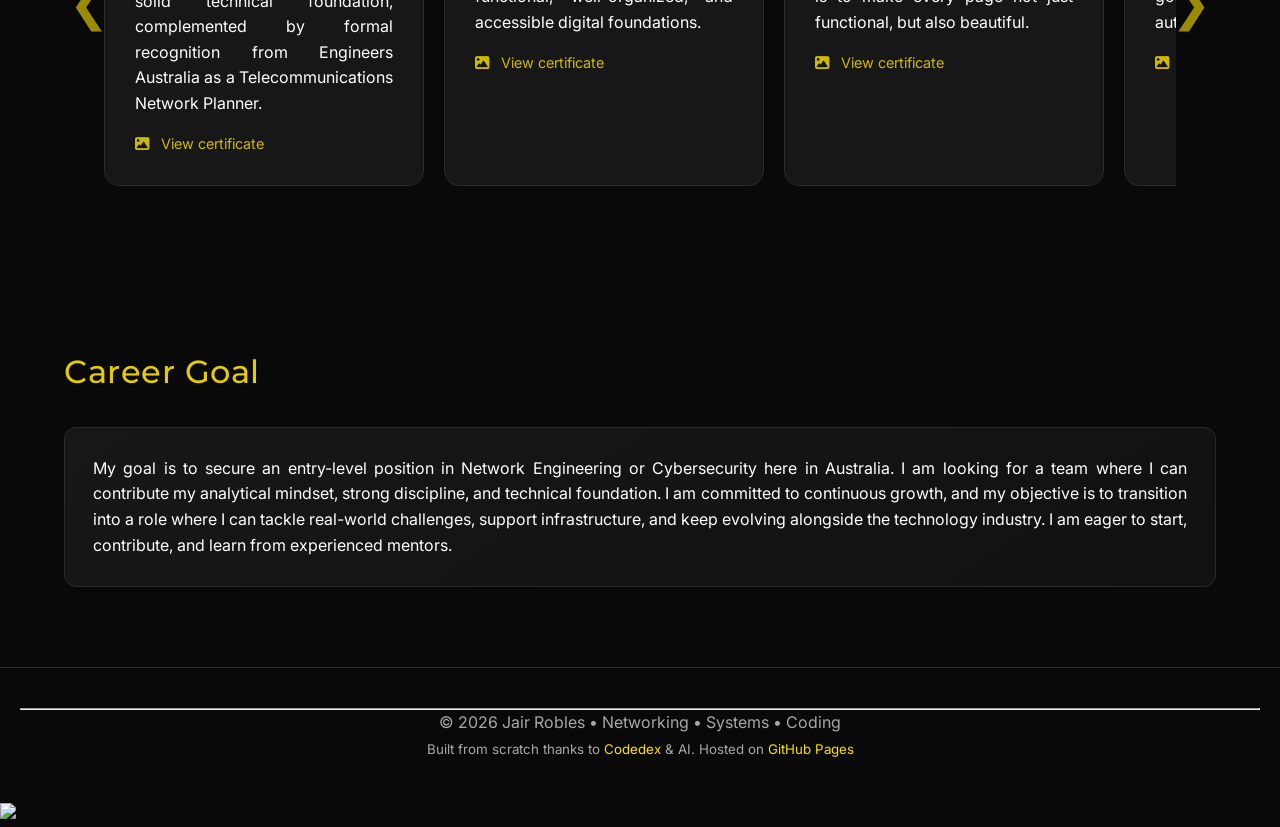
==== commit 4883798b: "add favicon.png in all pages" ====
--- a/index.html
+++ b/index.html
@@ -6,6 +6,8 @@
     <meta charset="UTF-8">
     <meta name="viewport" content="width=device-width, initial-scale=1.0">
     <link rel="stylesheet"href="https://cdnjs.cloudflare.com/ajax/libs/font-awesome/6.7.2/css/all.min.css">
+    <link rel="icon" type="image/png" sizes="32x32" href="images/favicon.png">
+    <link rel="apple-touch-icon" sizes="180x180" href="img/apple-touch-icon.png">
     <title>
         Jair Robles | Networking • Systems • Coding
     </title>
@@ -402,6 +404,8 @@
 
     <script src="js/main.js"></script>
 
+<img src="https://visitor-badge.laobi.icu/badge?page_id=pollux1989.jrportfolio">
+
 </body>
 
 </html>
--- a/css/style.css
+++ b/css/style.css
@@ -1175,7 +1175,7 @@
 
     .lab-card h3 {
         font-size: 1.1rem;
-        color: #e9f09f;
+        color: #d5e369;
     }
 
     .lab-card p {
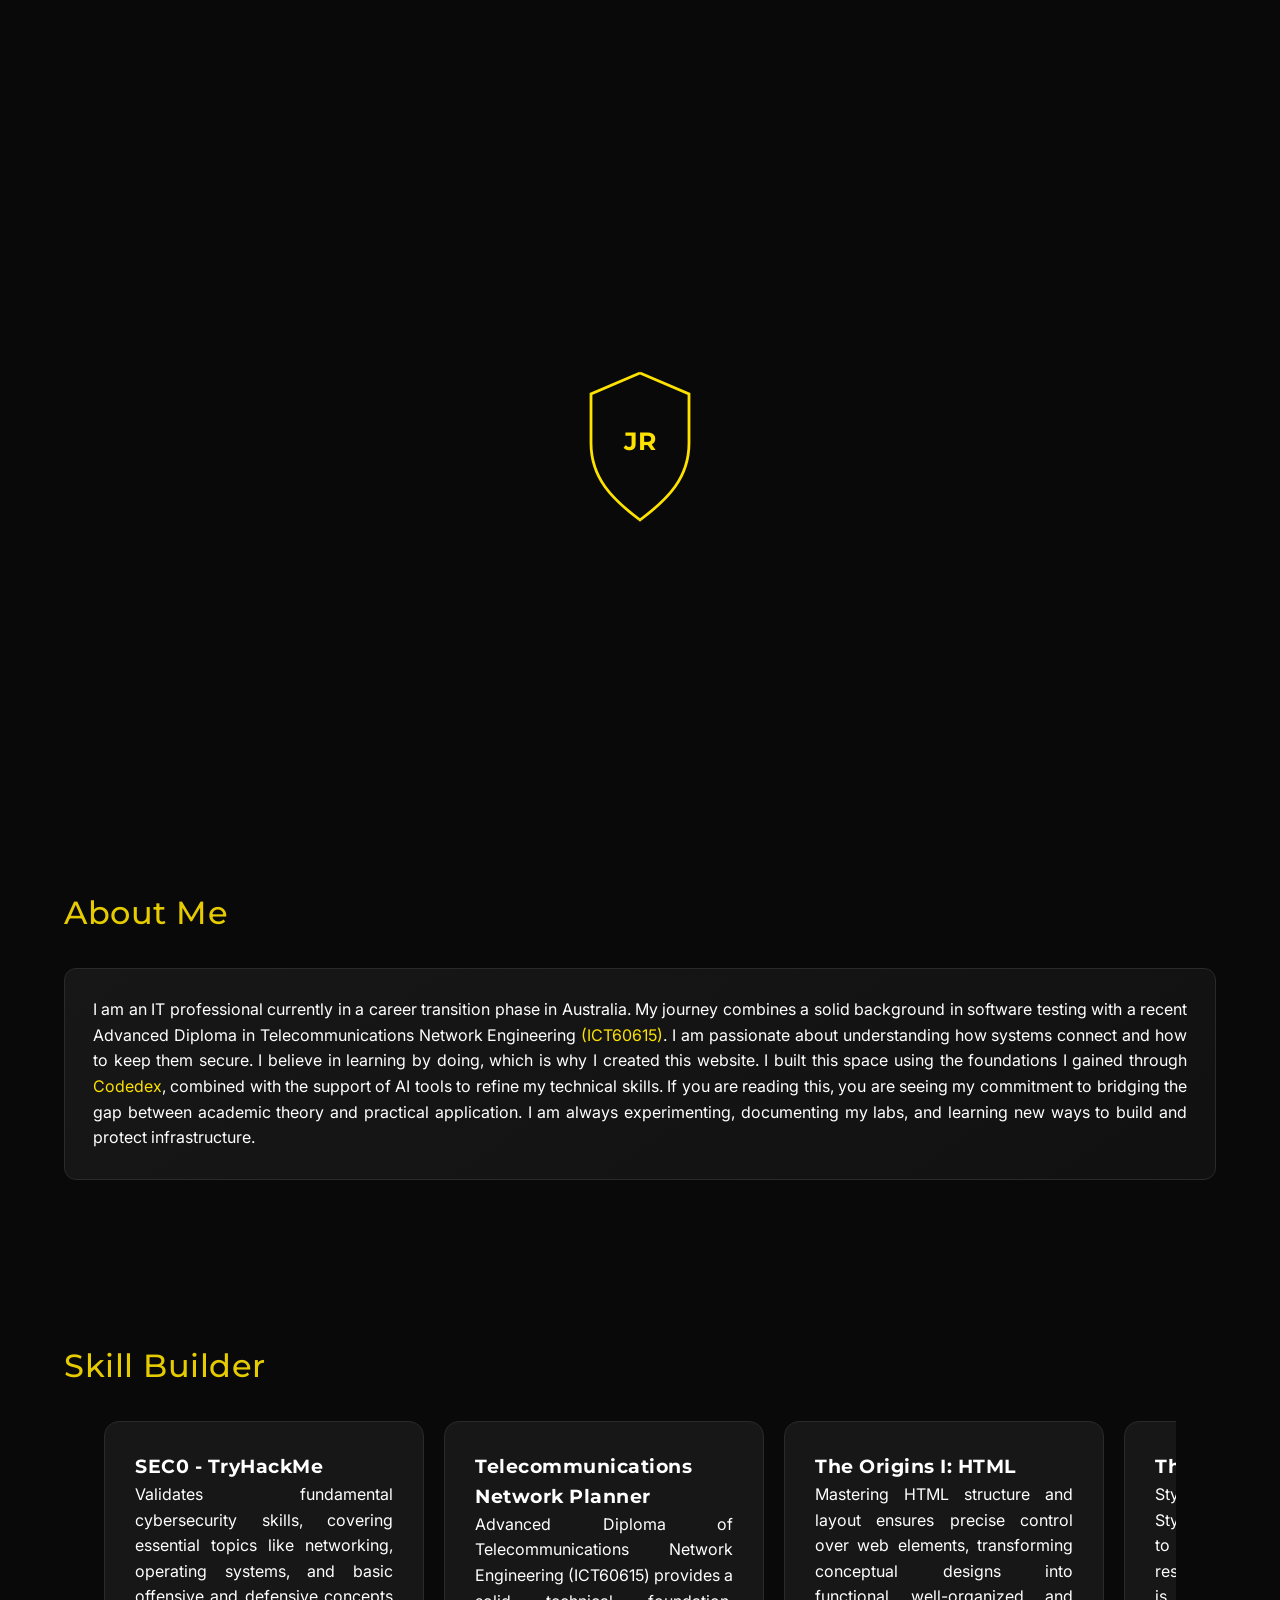
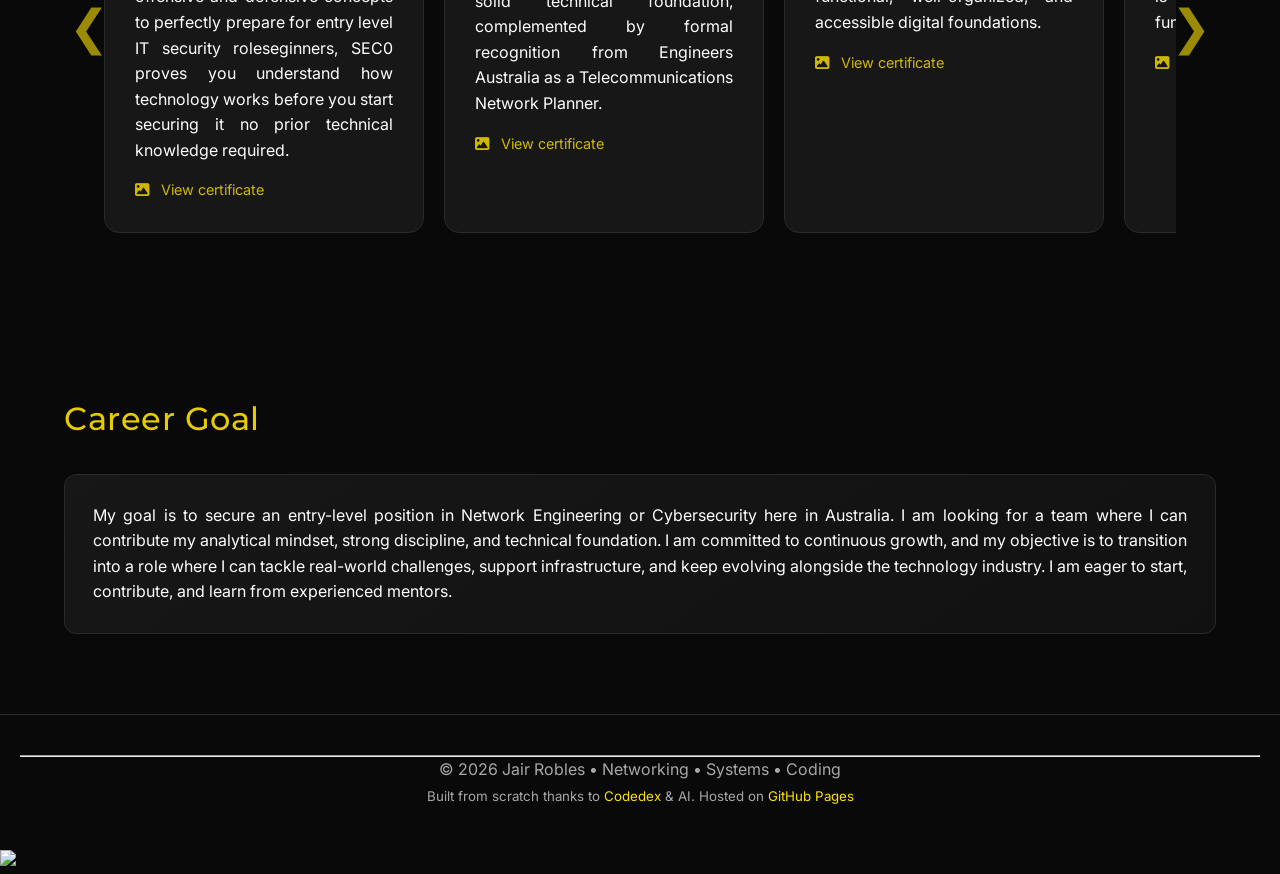
==== commit 7dcadf83: "new Note and Certificate Add" ====
--- a/index.html
+++ b/index.html
@@ -168,6 +168,29 @@
             </button>
 
             <div class="carousel-track">
+
+<div class="lab-card"
+     data-image="images/SEC0.png"
+     data-title="SEC0 - TryHackMe"
+     data-tools="Bash Terminal, Linux, SIEM"
+     data-skills="Security, Operating Systems, Networking Fundamentals"
+     data-date="July 2026">
+
+    <h3>SEC0 - TryHackMe </h3>
+
+    <p>
+    Validates fundamental cybersecurity skills,
+    covering essential topics like networking, operating systems, and basic offensive and defensive
+    concepts to perfectly prepare for entry level IT security roleseginners, SEC0 proves
+    you understand how technology works before you start securing it no prior technical knowledge required.
+    </p>
+
+    <p class="lab-image-link">
+        <i class="fa-solid fa-image"></i>
+        View certificate
+    </p>
+
+</div>
 
 <div class="lab-card"
      data-image="images/313213.png"
--- a/css/style.css
+++ b/css/style.css
@@ -818,7 +818,7 @@
 /* Efecto hover para que sea más llamativo */
 .project-links a svg:hover {
     transform: translateY(-3px);
-    stroke: rgb(28, 216, 188); /* Opcional: cambia a blanco al pasar el mouse */
+    stroke: rgb(121, 14, 120); /* Opcional: cambia a blanco al pasar el mouse */
 }
 
 /* Ajuste específico para el icono de carpeta si lo necesitas */
